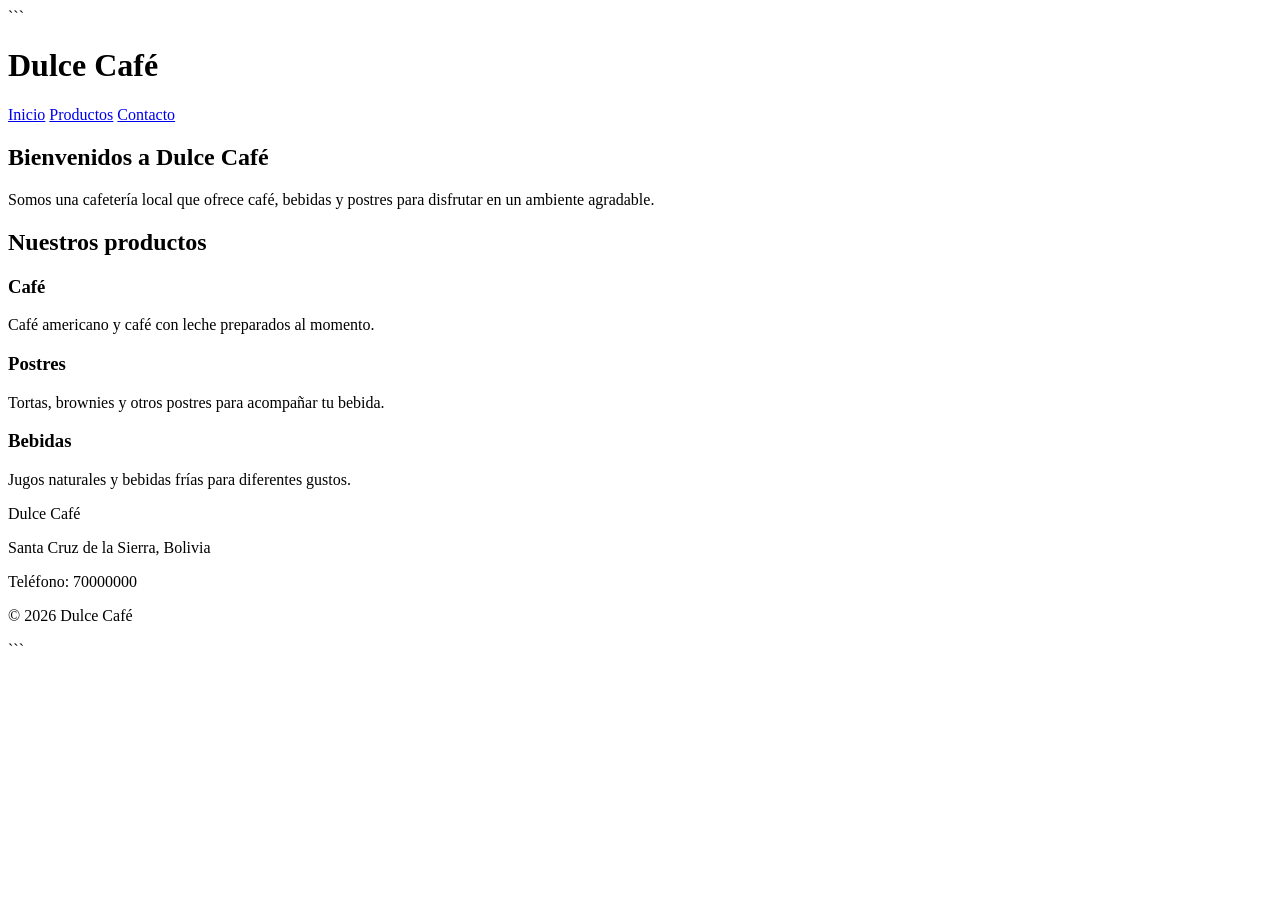
==== index.html @ 04459ee7 "Initial commit" ====
<!DOCTYPE html>

<html lang="es">
<head>
    <meta charset="UTF-8">
    <meta name="viewport" content="width=device-width, initial-scale=1.0">
    <title>Dulce Café</title>
</head>

<body>

```
<header>
    <h1>Dulce Café</h1>

    <nav>
        <a href="#inicio">Inicio</a>
        <a href="#productos">Productos</a>
        <a href="#contacto">Contacto</a>
    </nav>
</header>

<main>

    <section id="inicio">
        <h2>Bienvenidos a Dulce Café</h2>
        <p>
            Somos una cafetería local que ofrece café, bebidas y postres
            para disfrutar en un ambiente agradable.
        </p>
    </section>

    <section id="productos">
        <h2>Nuestros productos</h2>

        <h3>Café</h3>
        <p>Café americano y café con leche preparados al momento.</p>

        <h3>Postres</h3>
        <p>Tortas, brownies y otros postres para acompañar tu bebida.</p>

        <h3>Bebidas</h3>
        <p>Jugos naturales y bebidas frías para diferentes gustos.</p>
    </section>

</main>

<footer id="contacto">
    <p>Dulce Café</p>
    <p>Santa Cruz de la Sierra, Bolivia</p>
    <p>Teléfono: 70000000</p>
    <p>&copy; 2026 Dulce Café</p>
</footer>
```

</body>
</html>
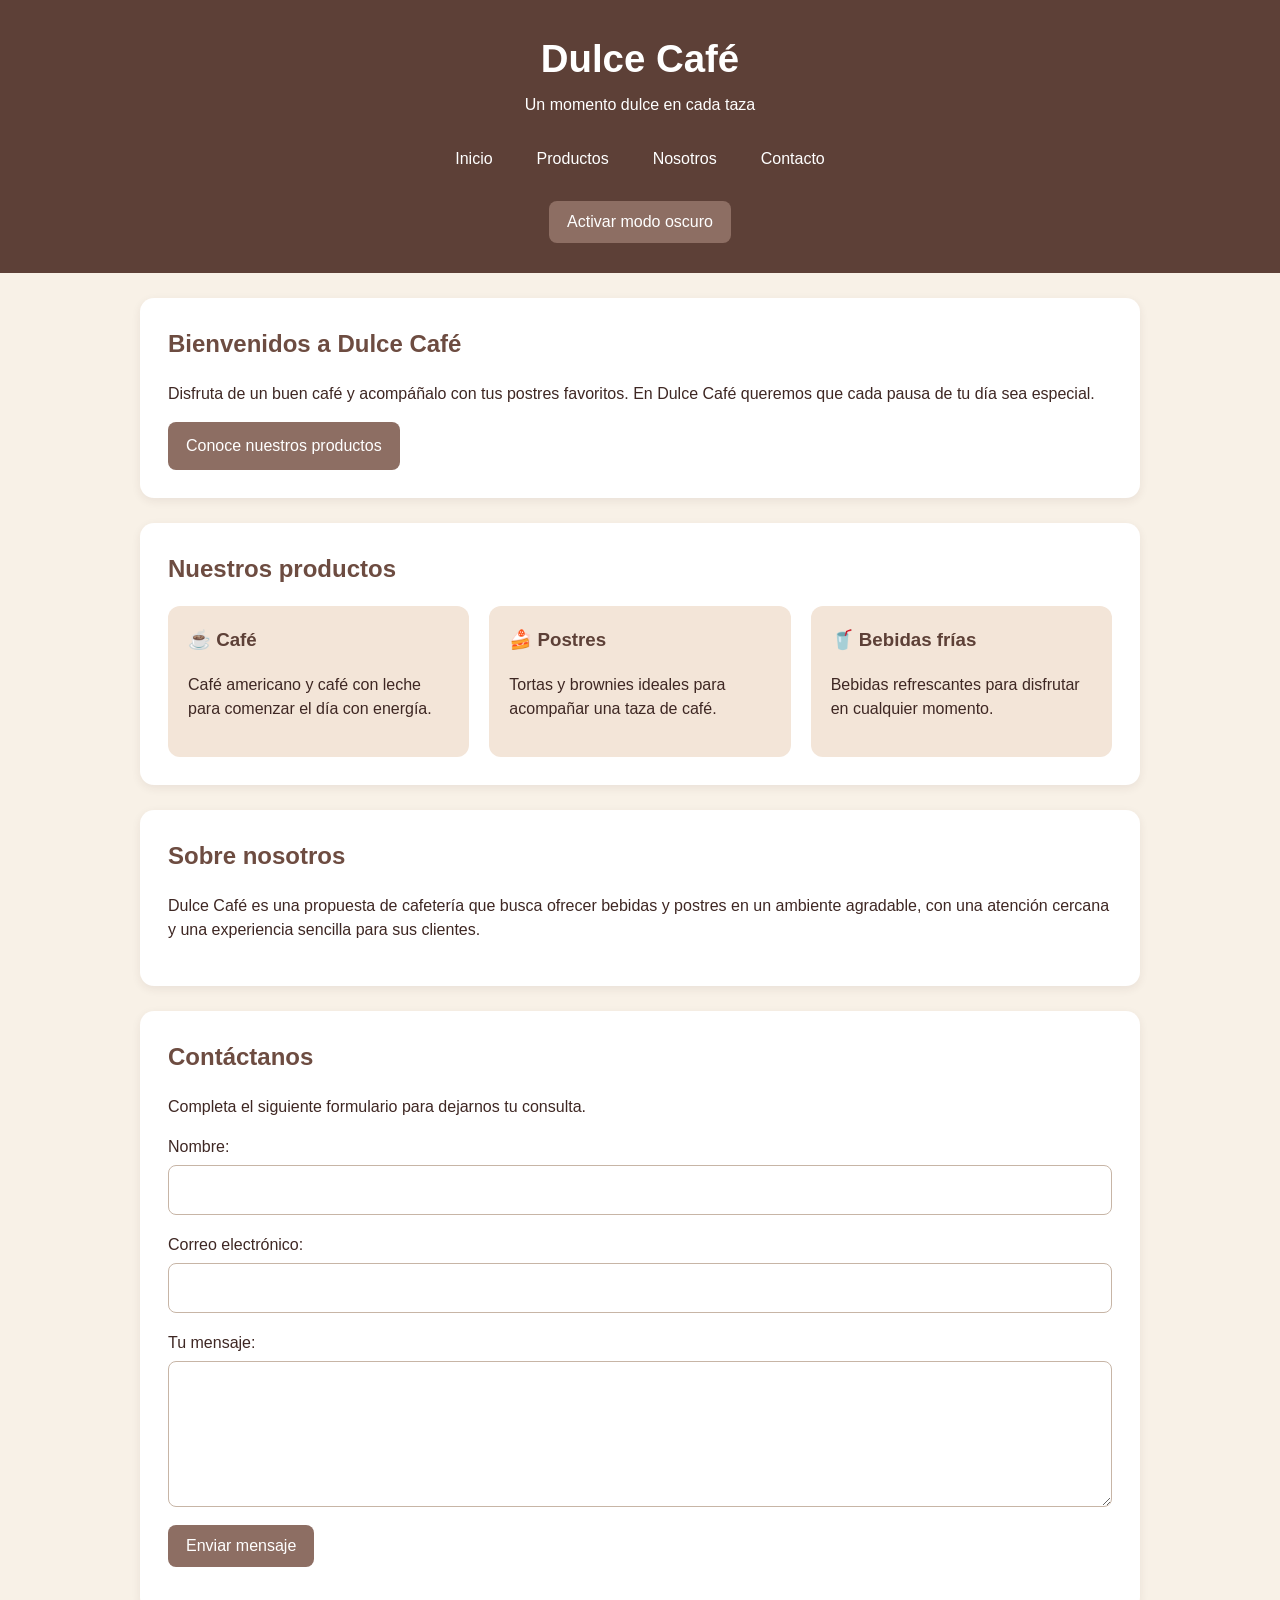
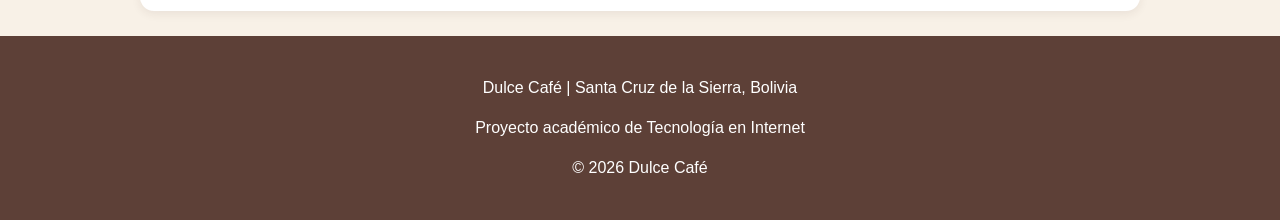
==== commit a8cbec07: "cambios ok cambios de diseño" ====
--- a/index.html
+++ b/index.html
@@ -1,57 +1,128 @@
 <!DOCTYPE html>
-
 <html lang="es">
 <head>
     <meta charset="UTF-8">
-    <meta name="viewport" content="width=device-width, initial-scale=1.0">
-    <title>Dulce Café</title>
+    <meta name="viewport" content="width=device-width, initial-scale=1">
+    <title>Dulce Café | Café y postres</title>
+    <link rel="stylesheet" href="styles.css">
 </head>
-
 <body>
 
-```
-<header>
-    <h1>Dulce Café</h1>
+    <header class="encabezado">
+        <h1>Dulce Café</h1>
+        <p class="subtitulo">Un momento dulce en cada taza</p>
 
-    <nav>
-        <a href="#inicio">Inicio</a>
-        <a href="#productos">Productos</a>
-        <a href="#contacto">Contacto</a>
-    </nav>
-</header>
+        <nav class="menu">
+            <a href="#inicio">Inicio</a>
+            <a href="#productos">Productos</a>
+            <a href="#nosotros">Nosotros</a>
+            <a href="#contacto">Contacto</a>
+        </nav>
 
-<main>
+        <button id="btn-tema" type="button">
+            Activar modo oscuro
+        </button>
+    </header>
 
-    <section id="inicio">
-        <h2>Bienvenidos a Dulce Café</h2>
-        <p>
-            Somos una cafetería local que ofrece café, bebidas y postres
-            para disfrutar en un ambiente agradable.
-        </p>
-    </section>
+    <main>
+        <section id="inicio" class="seccion presentacion">
+            <h2>Bienvenidos a Dulce Café</h2>
+            <p>
+                Disfruta de un buen café y acompáñalo con tus postres favoritos.
+                En Dulce Café queremos que cada pausa de tu día sea especial.
+            </p>
+            <a class="boton" href="#productos">Conoce nuestros productos</a>
+        </section>
 
-    <section id="productos">
-        <h2>Nuestros productos</h2>
+        <section id="productos" class="seccion">
+            <h2>Nuestros productos</h2>
 
-        <h3>Café</h3>
-        <p>Café americano y café con leche preparados al momento.</p>
+            <div class="productos">
+                <article class="tarjeta">
+                    <h3>☕ Café</h3>
+                    <p>
+                        Café americano y café con leche para comenzar
+                        el día con energía.
+                    </p>
+                </article>
 
-        <h3>Postres</h3>
-        <p>Tortas, brownies y otros postres para acompañar tu bebida.</p>
+                <article class="tarjeta">
+                    <h3>🍰 Postres</h3>
+                    <p>
+                        Tortas y brownies ideales para acompañar
+                        una taza de café.
+                    </p>
+                </article>
 
-        <h3>Bebidas</h3>
-        <p>Jugos naturales y bebidas frías para diferentes gustos.</p>
-    </section>
+                <article class="tarjeta">
+                    <h3>🥤 Bebidas frías</h3>
+                    <p>
+                        Bebidas refrescantes para disfrutar
+                        en cualquier momento.
+                    </p>
+                </article>
+            </div>
+        </section>
 
-</main>
+        <section id="nosotros" class="seccion">
+            <h2>Sobre nosotros</h2>
+            <p>
+                Dulce Café es una propuesta de cafetería que busca ofrecer
+                bebidas y postres en un ambiente agradable, con una atención
+                cercana y una experiencia sencilla para sus clientes.
+            </p>
+        </section>
 
-<footer id="contacto">
-    <p>Dulce Café</p>
-    <p>Santa Cruz de la Sierra, Bolivia</p>
-    <p>Teléfono: 70000000</p>
-    <p>&copy; 2026 Dulce Café</p>
-</footer>
-```
+        <section id="contacto" class="seccion">
+            <h2>Contáctanos</h2>
+            <p>Completa el siguiente formulario para dejarnos tu consulta.</p>
 
+            <form id="form-contacto">
+                <div class="campo">
+                    <label for="nombre">Nombre:</label>
+                    <input
+                        type="text"
+                        id="nombre"
+                        name="nombre"
+                        required
+                    >
+                </div>
+
+                <div class="campo">
+                    <label for="correo">Correo electrónico:</label>
+                    <input
+                        type="email"
+                        id="correo"
+                        name="correo"
+                        required
+                    >
+                </div>
+
+                <div class="campo">
+                    <label for="mensaje">Tu mensaje:</label>
+                    <textarea
+                        id="mensaje"
+                        name="mensaje"
+                        rows="5"
+                        required
+                    ></textarea>
+                </div>
+
+                <button class="boton" type="submit">
+                    Enviar mensaje
+                </button>
+
+                <p id="respuesta-formulario" role="status"></p>
+            </form>
+        </section>
+    </main>
+
+    <footer class="pie">
+        <p>Dulce Café | Santa Cruz de la Sierra, Bolivia</p>
+        <p>Proyecto académico de Tecnología en Internet</p>
+        <p>&copy; 2026 Dulce Café</p>
+    </footer>
+
+    <script src="script.js"></script>
 </body>
-</html>
+</html>
--- a/styles.css
+++ b/styles.css
@@ -0,0 +1,211 @@
+
+* {
+    box-sizing: border-box;
+}
+
+html {
+    scroll-behavior: smooth;
+}
+
+body {
+    margin: 0;
+    background-color: #f8f1e7;
+    color: #3e2723;
+    font-family: Arial, Helvetica, sans-serif;
+    font-size: 16px;
+    line-height: 1.5;
+}
+
+
+.encabezado {
+    background-color: #5d4037;
+    color: #ffffff;
+    text-align: center;
+    padding: 30px 20px;
+}
+
+.encabezado h1 {
+    margin: 0;
+    font-size: 2.4rem;
+}
+
+.subtitulo {
+    margin: 5px 0 20px;
+}
+
+
+.menu {
+    display: flex;
+    justify-content: center;
+    align-items: center;
+    gap: 12px;
+    flex-wrap: wrap;
+    margin: 20px 0;
+}
+
+.menu a {
+    display: inline-block;
+    padding: 10px 16px;
+    color: #ffffff;
+    text-decoration: none;
+    border-radius: 8px;
+}
+
+.menu a:hover {
+    background-color: #795548;
+}
+
+
+button,
+.boton {
+    display: inline-block;
+    border: none;
+    border-radius: 8px;
+    background-color: #8d6e63;
+    color: #ffffff;
+    padding: 12px 18px;
+    font-size: 1rem;
+    text-decoration: none;
+    cursor: pointer;
+}
+
+button:hover,
+.boton:hover {
+    background-color: #6d4c41;
+}
+
+
+.seccion {
+    max-width: 1000px;
+    margin: 25px auto;
+    padding: 28px;
+    background-color: #ffffff;
+    border-radius: 14px;
+    box-shadow: 0 3px 10px rgba(62, 39, 35, 0.08);
+}
+
+.seccion h2 {
+    color: #6d4c41;
+    margin-top: 0;
+}
+
+
+.productos {
+    display: flex;
+    gap: 20px;
+    flex-wrap: wrap;
+}
+
+.tarjeta {
+    flex: 1 1 220px;
+    padding: 20px;
+    background-color: #f3e5d8;
+    border-radius: 12px;
+}
+
+.tarjeta h3 {
+    margin-top: 0;
+    color: #5d4037;
+}
+
+
+.campo {
+    display: flex;
+    flex-direction: column;
+    gap: 6px;
+    margin-bottom: 18px;
+}
+
+.campo input,
+.campo textarea {
+    width: 100%;
+    padding: 12px;
+    border: 1px solid #c7b5a6;
+    border-radius: 8px;
+    font: inherit;
+    background-color: #ffffff;
+    color: #3e2723;
+}
+
+.campo input:focus,
+.campo textarea:focus {
+    outline: 2px solid #8d6e63;
+    outline-offset: 2px;
+}
+
+#respuesta-formulario {
+    font-weight: bold;
+}
+
+
+.pie {
+    padding: 24px 20px;
+    background-color: #5d4037;
+    color: #ffffff;
+    text-align: center;
+}
+
+
+body.oscuro {
+    background-color: #201c1b;
+    color: #f5eee8;
+}
+
+.oscuro .seccion {
+    background-color: #302725;
+    color: #f5eee8;
+}
+
+.oscuro .seccion h2,
+.oscuro .tarjeta h3 {
+    color: #e0bda6;
+}
+
+.oscuro .tarjeta {
+    background-color: #453832;
+}
+
+.oscuro .campo input,
+.oscuro .campo textarea {
+    background-color: #453832;
+    color: #ffffff;
+    border-color: #8d6e63;
+}
+
+
+@media (max-width: 600px) {
+    .encabezado {
+        padding: 22px 14px;
+    }
+
+    .encabezado h1 {
+        font-size: 1.9rem;
+    }
+
+    .menu {
+        flex-direction: column;
+        gap: 6px;
+    }
+
+    .menu a {
+        width: 100%;
+        padding: 12px;
+    }
+
+    .seccion {
+        margin: 16px 12px;
+        padding: 20px 16px;
+    }
+
+    .productos {
+        flex-direction: column;
+    }
+
+    .tarjeta {
+        width: 100%;
+    }
+
+    .pie {
+        padding: 20px 14px;
+    }
+}
